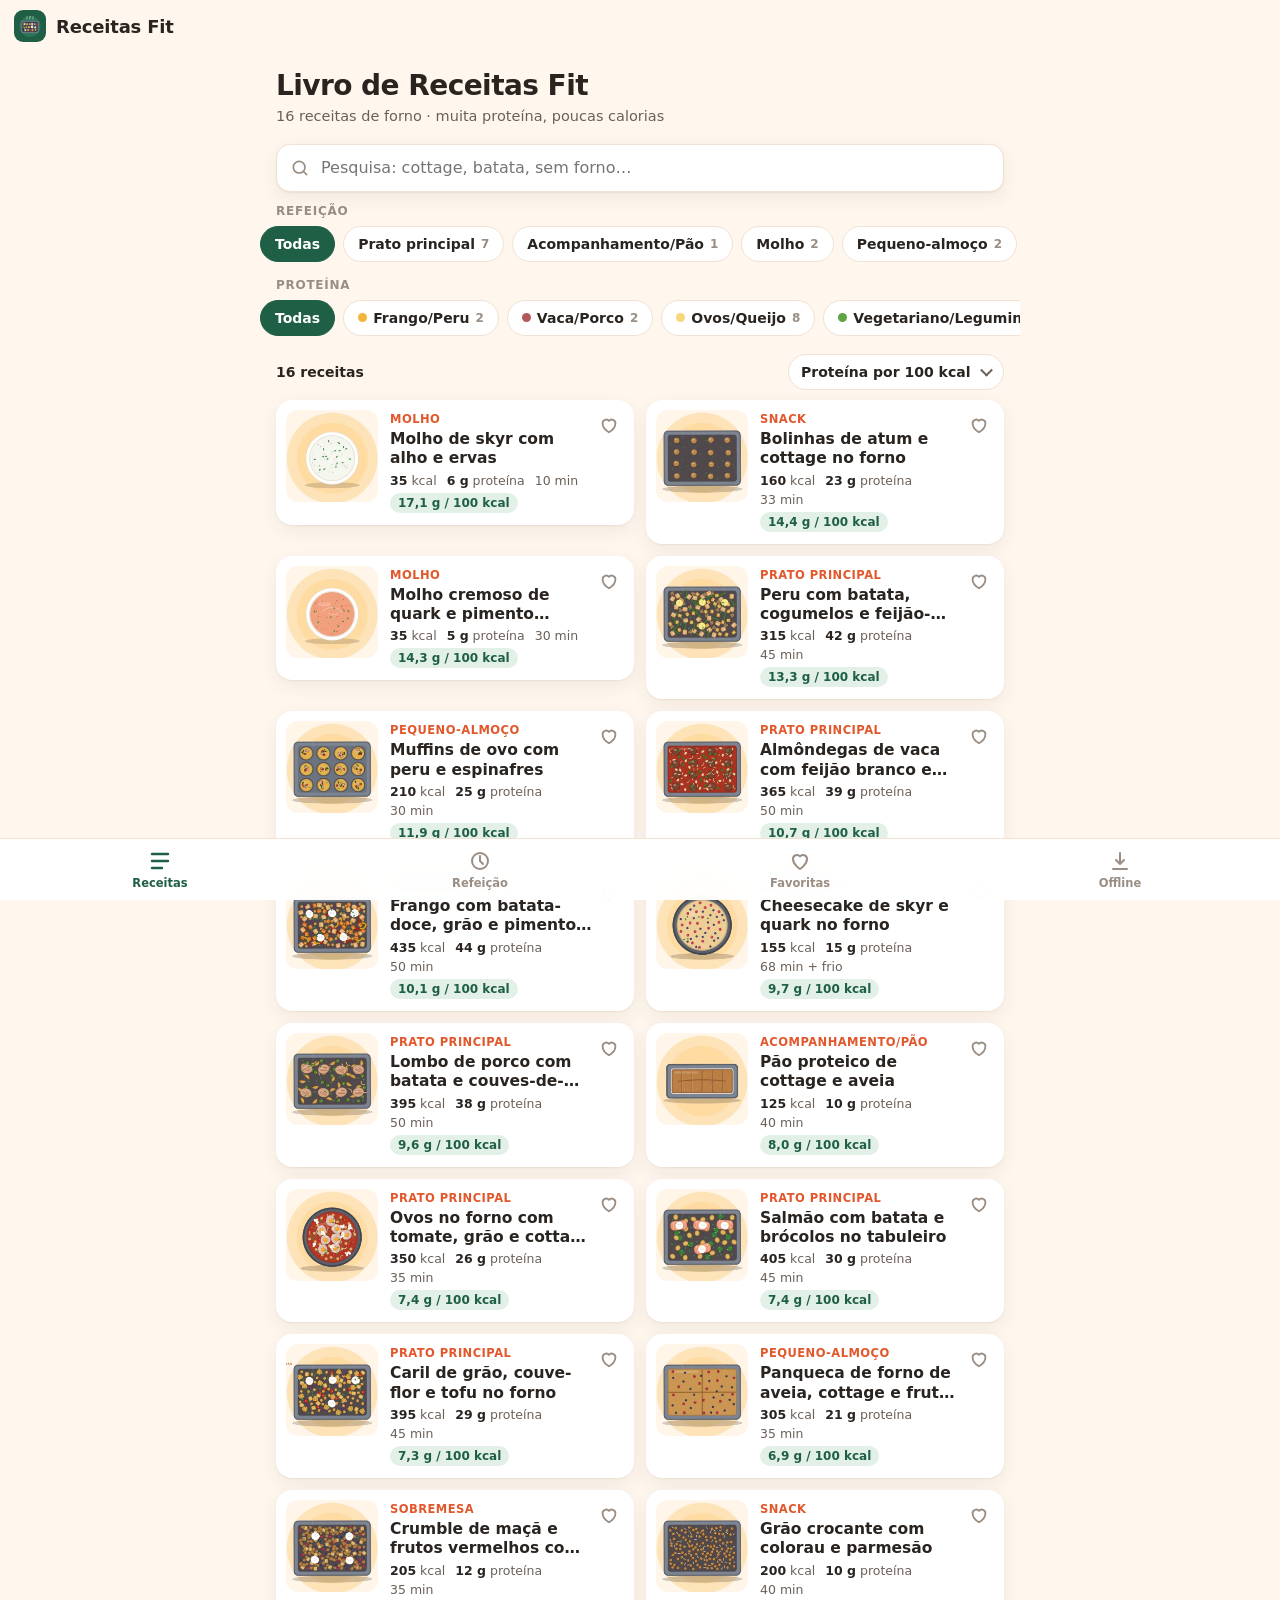
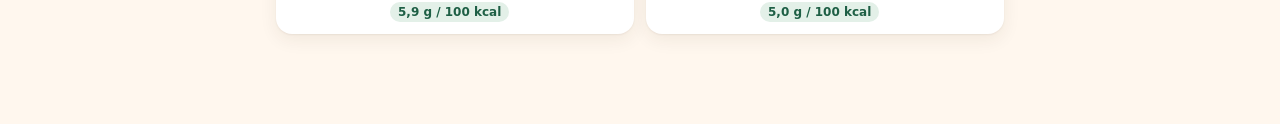
==== index.html @ 105edd83 "Livro de Receitas Fit: PWA com 16 receitas, vídeos, modo cozinha e refeição completa" ====
<!doctype html>
<html lang="pt-PT">
<head>
  <meta charset="utf-8">
  <meta name="viewport" content="width=device-width, initial-scale=1, viewport-fit=cover">
  <title>Livro de Receitas Fit</title>
  <meta name="description" content="Receitas de forno, leves e ricas em proteína, com vídeo passo a passo.">
  <meta name="theme-color" content="#1E5F45">
  <meta name="mobile-web-app-capable" content="yes">
  <meta name="apple-mobile-web-app-capable" content="yes">
  <meta name="apple-mobile-web-app-status-bar-style" content="black-translucent">
  <meta name="apple-mobile-web-app-title" content="Receitas Fit">
  <link rel="manifest" href="manifest.webmanifest">
  <link rel="icon" type="image/png" sizes="32x32" href="icons/favicon-32.png">
  <link rel="icon" type="image/svg+xml" href="icons/icon.svg">
  <link rel="apple-touch-icon" href="icons/apple-touch-icon.png">
  <link rel="stylesheet" href="styles.css">
</head>
<body>
  <a class="skip" href="#main">Saltar para o conteúdo</a>
  <header class="topbar" id="topbar">
    <button class="icon-btn back" id="backBtn" aria-label="Voltar" hidden>
      <svg viewBox="0 0 24 24" aria-hidden="true"><path d="M15 5l-7 7 7 7"/></svg>
    </button>
    <a class="brand" href="#/" aria-label="Início">
      <img src="icons/icon-192.png" alt="" width="32" height="32">
      <span id="topTitle">Receitas Fit</span>
    </a>
    <span class="net" id="netBadge" hidden>Sem internet</span>
  </header>
  <main id="main" tabindex="-1"><div class="loading">A carregar receitas…</div></main>
  <nav class="tabbar" id="tabbar" aria-label="Navegação principal">
    <a href="#/" data-tab="home"><svg viewBox="0 0 24 24" aria-hidden="true"><path d="M4 5h16M4 12h16M4 19h10"/></svg><span>Receitas</span></a>
    <a href="#/refeicao" data-tab="meal"><svg viewBox="0 0 24 24" aria-hidden="true"><circle cx="12" cy="12" r="8"/><path d="M12 7v5l3 3"/></svg><span>Refeição</span></a>
    <a href="#/favoritas" data-tab="fav"><svg viewBox="0 0 24 24" aria-hidden="true"><path d="M12 20s-7-4.4-7-10a4 4 0 0 1 7-2.6A4 4 0 0 1 19 10c0 5.6-7 10-7 10z"/></svg><span>Favoritas</span></a>
    <a href="#/mais" data-tab="more"><svg viewBox="0 0 24 24" aria-hidden="true"><path d="M12 4v11m0 0l-4-4m4 4l4-4M5 20h14"/></svg><span>Offline</span></a>
  </nav>
  <div class="toast" id="toast" role="status" aria-live="polite"></div>
  <script src="app.js" defer></script>
</body>
</html>
---- styles.css ----
:root{
  --bg:#FFF7EE; --card:#FFFFFF; --ink:#2A2420; --ink2:#6B6058; --ink3:#9A8E84;
  --line:#EFE2D3; --green:#1E5F45; --green2:#2A7556; --green-soft:#E3F0E8;
  --orange:#E2572B; --orange-soft:#FDE6DA; --yellow:#F2B53A;
  --r:16px; --r-sm:10px; --shadow:0 1px 2px rgba(60,40,20,.06),0 6px 18px rgba(60,40,20,.07);
  --safe-b:env(safe-area-inset-bottom,0px); --safe-t:env(safe-area-inset-top,0px);
  --tab-h:62px;
  font-family:system-ui,-apple-system,"Segoe UI",Roboto,"Inter","Helvetica Neue",Arial,sans-serif;
  color:var(--ink); background:var(--bg); -webkit-text-size-adjust:100%;
}
*{box-sizing:border-box}
[hidden]{display:none!important}
html,body{margin:0;min-height:100%}
body{background:var(--bg);-webkit-tap-highlight-color:transparent;overscroll-behavior-y:none}
button,input,select{font:inherit;color:inherit}
button{cursor:pointer}
a{color:inherit}
img{display:block;max-width:100%}
svg{width:24px;height:24px;fill:none;stroke:currentColor;stroke-width:2;stroke-linecap:round;stroke-linejoin:round}
.skip{position:absolute;left:-999px;top:0;background:var(--ink);color:#fff;padding:8px 12px;z-index:99}
.skip:focus{left:8px}
:focus-visible{outline:3px solid var(--yellow);outline-offset:2px}

/* Barra de topo */
.topbar{position:sticky;top:0;z-index:20;display:flex;align-items:center;gap:8px;
  padding:calc(10px + var(--safe-t)) 14px 10px;background:rgba(255,247,238,.92);
  backdrop-filter:saturate(1.4) blur(12px);-webkit-backdrop-filter:saturate(1.4) blur(12px);border-bottom:1px solid transparent;transition:border-color .2s}
.topbar.scrolled{border-bottom-color:var(--line)}
.brand{display:flex;align-items:center;gap:10px;text-decoration:none;font-weight:800;font-size:18px;letter-spacing:-.01em;min-width:0}
.brand img{border-radius:9px}
.brand span{white-space:nowrap;overflow:hidden;text-overflow:ellipsis}
.icon-btn{display:inline-grid;place-items:center;width:40px;height:40px;border-radius:50%;border:0;background:transparent;flex:0 0 auto}
.icon-btn:active{background:var(--line)}
.net{margin-left:auto;font-size:12px;font-weight:700;background:var(--ink);color:#fff;padding:4px 10px;border-radius:99px}

main{max-width:760px;margin:0 auto;padding:4px 16px calc(var(--tab-h) + var(--safe-b) + 28px);outline:none}
.loading{padding:60px 0;text-align:center;color:var(--ink2)}

/* Barra de separadores */
.tabbar{position:fixed;left:0;right:0;bottom:0;z-index:30;display:flex;justify-content:space-around;
  height:calc(var(--tab-h) + var(--safe-b));padding-bottom:var(--safe-b);background:rgba(255,255,255,.95);
  backdrop-filter:blur(14px);-webkit-backdrop-filter:blur(14px);border-top:1px solid var(--line)}
.tabbar a{flex:1;display:flex;flex-direction:column;align-items:center;justify-content:center;gap:3px;text-decoration:none;color:var(--ink3);font-size:11.5px;font-weight:600}
.tabbar a.on{color:var(--green)}
.tabbar a.on svg{stroke-width:2.4}
body.cook .tabbar,body.cook .topbar{display:none}

/* Cabeçalho da página inicial */
.hero{padding:14px 0 6px}
.hero h1{margin:0;font-size:28px;line-height:1.1;letter-spacing:-.02em}
.hero p{margin:6px 0 0;color:var(--ink2);font-size:14.5px}
.search{position:relative;margin:14px 0 10px}
.search svg{position:absolute;left:14px;top:50%;transform:translateY(-50%);color:var(--ink3);width:20px;height:20px}
.search input{width:100%;height:48px;border-radius:14px;border:1.5px solid var(--line);background:var(--card);padding:0 44px 0 44px;font-size:16px;box-shadow:var(--shadow);-webkit-appearance:none;appearance:none}
.search input:focus{border-color:var(--green);outline:none}
.search .clear-q{position:absolute;right:6px;top:50%;transform:translateY(-50%);width:36px;height:36px;border:0;background:transparent;border-radius:50%;color:var(--ink3)}
.search .clear-q svg{position:static;transform:none}

.filter-label{font-size:12px;font-weight:700;text-transform:uppercase;letter-spacing:.06em;color:var(--ink3);margin:12px 0 6px}
.chips{display:flex;gap:8px;overflow-x:auto;scrollbar-width:none;margin:0 -16px;padding:2px 16px 4px;scroll-snap-type:x proximity}
.chips::-webkit-scrollbar{display:none}
.chip{flex:0 0 auto;display:inline-flex;align-items:center;gap:6px;height:36px;padding:0 14px;border-radius:99px;border:1.5px solid var(--line);background:var(--card);font-size:14px;font-weight:600;white-space:nowrap;scroll-snap-align:start;transition:background .15s,border-color .15s,color .15s}
.chip .n{font-size:12px;color:var(--ink3);font-weight:700}
.chip[aria-pressed="true"]{background:var(--green);border-color:var(--green);color:#fff}
.chip[aria-pressed="true"] .n{color:rgba(255,255,255,.75)}
.chip:disabled{opacity:.45;cursor:default}
.chip .dot{width:9px;height:9px;border-radius:50%}

.toolbar{display:flex;align-items:center;justify-content:space-between;gap:10px;margin:14px 0 10px}
.count{font-size:14px;color:var(--ink2)}
.count b{color:var(--ink)}
.select{position:relative}
.select select{height:36px;border-radius:99px;border:1.5px solid var(--line);background:var(--card);padding:0 32px 0 12px;font-size:14px;font-weight:600;-webkit-appearance:none;appearance:none}
.select::after{content:"";position:absolute;right:13px;top:50%;width:7px;height:7px;border-right:2px solid var(--ink2);border-bottom:2px solid var(--ink2);transform:translateY(-70%) rotate(45deg);pointer-events:none}
.link-btn{border:0;background:none;color:var(--orange);font-weight:700;font-size:14px;padding:6px 0}

/* Cartões */
.grid{display:grid;grid-template-columns:1fr;gap:12px}
@media (min-width:560px){.grid{grid-template-columns:1fr 1fr}}
.card{position:relative;display:flex;gap:12px;align-items:stretch;background:var(--card);border-radius:var(--r);box-shadow:var(--shadow);text-decoration:none;overflow:hidden;padding:10px;transition:transform .12s}
.card:active{transform:scale(.985)}
.card .thumb{flex:0 0 92px;height:92px;border-radius:12px;background:#FCE9D3 center/cover no-repeat;overflow:hidden}
.card .thumb img{width:100%;height:100%;object-fit:cover}
.card .body{flex:1;min-width:0;display:flex;flex-direction:column;gap:4px;padding:2px 30px 2px 0}
.card .kicker{font-size:11.5px;font-weight:700;letter-spacing:.04em;text-transform:uppercase;color:var(--orange)}
.card h3{margin:0;font-size:15.5px;line-height:1.25;font-weight:700;display:-webkit-box;-webkit-line-clamp:2;-webkit-box-orient:vertical;overflow:hidden}
.card .meta{margin-top:auto;display:flex;flex-wrap:wrap;gap:4px 10px;font-size:12.5px;color:var(--ink2)}
.card .meta b{color:var(--ink);font-weight:700}
.badge{display:inline-flex;align-items:center;gap:4px;font-size:12px;font-weight:700;padding:3px 8px;border-radius:99px;background:var(--green-soft);color:var(--green)}
.fav-btn{position:absolute;top:6px;right:6px;width:38px;height:38px;border-radius:50%;border:0;background:transparent;display:grid;place-items:center;color:var(--ink3)}
.fav-btn svg{width:22px;height:22px}
.fav-btn[aria-pressed="true"]{color:var(--orange)}
.fav-btn[aria-pressed="true"] svg{fill:currentColor}
.saved-dot{display:inline-flex;align-items:center;gap:3px;color:var(--green);font-weight:700}
.saved-dot svg{width:14px;height:14px}
.empty{background:var(--card);border-radius:var(--r);padding:28px 20px;text-align:center;color:var(--ink2);box-shadow:var(--shadow)}
.empty h3{margin:0 0 6px;color:var(--ink)}

/* Detalhe da receita */
.video-wrap{position:relative;margin:4px -16px 0;background:#F6E9DA;aspect-ratio:16/9;overflow:hidden}
@media (min-width:600px){.video-wrap{margin:4px 0 0;border-radius:var(--r)}}
.video-wrap video{width:100%;height:100%;display:block;background:#F6E9DA}
.video-wrap .play{position:absolute;inset:0;display:flex;align-items:flex-end;justify-content:flex-end;border:0;background:transparent;padding:12px}
.video-wrap .play span{font-size:14px!important;padding:10px 16px 10px 12px!important}
.video-wrap .play img{position:absolute;inset:0;width:100%;height:100%;object-fit:cover}
.video-wrap .play span{position:relative;display:flex;align-items:center;gap:8px;background:rgba(30,95,69,.92);color:#fff;font-weight:700;font-size:15px;padding:12px 18px 12px 14px;border-radius:99px;box-shadow:0 6px 20px rgba(0,0,0,.2)}
.video-wrap .play span svg{fill:#fff;stroke:none}
.r-head{padding:16px 0 4px}
.r-head .kicker{font-size:12px;font-weight:700;letter-spacing:.05em;text-transform:uppercase;color:var(--orange)}
.r-head h1{margin:6px 0 10px;font-size:25px;line-height:1.15;letter-spacing:-.015em}
.facts{display:flex;flex-wrap:wrap;gap:6px}
.fact{display:inline-flex;align-items:center;gap:5px;font-size:13px;font-weight:600;padding:6px 10px;border-radius:99px;background:var(--card);border:1px solid var(--line)}
.fact svg{width:15px;height:15px;color:var(--ink2)}
.actions{display:grid;grid-template-columns:1fr 1fr;gap:8px;margin:14px 0 4px}
.btn{display:inline-flex;align-items:center;justify-content:center;gap:8px;min-height:46px;padding:0 16px;border-radius:14px;border:1.5px solid var(--line);background:var(--card);font-weight:700;font-size:14.5px;text-decoration:none;color:var(--ink)}
.btn svg{width:20px;height:20px}
.btn.primary{background:var(--green);border-color:var(--green);color:#fff}
.btn.accent{background:var(--orange);border-color:var(--orange);color:#fff}
.btn.full{grid-column:1/-1;width:100%}
.btn:disabled{opacity:.55}
.btn[aria-pressed="true"]{border-color:var(--orange);color:var(--orange)}
.btn[aria-pressed="true"] svg{fill:currentColor}
.sec{margin-top:22px}
.sec>h2{font-size:19px;margin:0 0 10px;letter-spacing:-.01em;display:flex;align-items:center;justify-content:space-between;gap:10px}
.sec>h2 small{font-size:12.5px;font-weight:600;color:var(--ink3)}
.panel{background:var(--card);border-radius:var(--r);box-shadow:var(--shadow);padding:14px}
.macros{display:grid;grid-template-columns:repeat(4,1fr);gap:8px}
.macro{background:var(--card);border-radius:14px;box-shadow:var(--shadow);padding:12px 6px;text-align:center}
.macro b{display:block;font-size:22px;letter-spacing:-.02em}
.macro span{font-size:12px;color:var(--ink2)}
.macro i{display:block;height:4px;border-radius:4px;margin:8px 10px 0;background:var(--line);overflow:hidden;font-style:normal}
.macro i::after{content:"";display:block;height:100%;width:var(--w);background:var(--c)}
.note{font-size:12.5px;color:var(--ink3);margin:8px 2px 0}
.stepper{display:flex;align-items:center;gap:10px;margin-bottom:10px}
.stepper button{width:40px;height:40px;border-radius:50%;border:1.5px solid var(--line);background:var(--card);font-size:20px;font-weight:700;display:grid;place-items:center}
.stepper output{min-width:92px;text-align:center;font-weight:800;font-size:16px}
.stepper .reset{margin-left:auto}
.ing{list-style:none;margin:0;padding:0}
.ing li{display:flex;gap:12px;align-items:flex-start;padding:11px 2px;border-top:1px solid var(--line);font-size:15.5px;line-height:1.35;cursor:pointer}
.ing li:first-child{border-top:0}
.ing li .box{flex:0 0 22px;height:22px;border-radius:7px;border:2px solid #D9CBBB;display:grid;place-items:center;margin-top:-1px}
.ing li .box svg{width:14px;height:14px;stroke:#fff;stroke-width:3;opacity:0}
.ing li.done{color:var(--ink3);text-decoration:line-through}
.ing li.done .box{background:var(--green);border-color:var(--green)}
.ing li.done .box svg{opacity:1}
.ing li.free{cursor:default;color:var(--ink2);font-style:italic}
.ing li.free .box{border-style:dashed}
.steps{list-style:none;margin:0;padding:0;counter-reset:s}
.steps li{position:relative;padding:0 0 18px 48px;counter-increment:s}
.steps li::before{content:counter(s);position:absolute;left:0;top:-2px;width:32px;height:32px;border-radius:50%;background:var(--orange);color:#fff;font-weight:800;display:grid;place-items:center;font-size:15px}
.steps li::after{content:"";position:absolute;left:15px;top:34px;bottom:4px;width:2px;background:var(--line)}
.steps li:last-child::after{display:none}
.steps b{display:block;font-size:16px;margin-bottom:2px}
.steps p{margin:0;color:var(--ink2);line-height:1.45;font-size:15px}
.tip{display:flex;gap:10px;background:#FFF1C9;border-radius:var(--r);padding:12px 14px;font-size:14.5px;line-height:1.45}
.tip b{color:#8A5A00}
.list{background:var(--card);border-radius:var(--r);box-shadow:var(--shadow);overflow:hidden}
.row{display:flex;align-items:center;gap:12px;padding:10px 12px;text-decoration:none;border-top:1px solid var(--line)}
.row:first-child{border-top:0}
.row img{width:52px;height:52px;border-radius:10px;object-fit:cover;background:#FCE9D3;flex:0 0 auto}
.row .t{flex:1;min-width:0}
.row .t b{display:block;font-size:14.5px;line-height:1.25}
.row .t span{font-size:12.5px;color:var(--ink2)}
.row .role{font-size:11px;font-weight:800;text-transform:uppercase;letter-spacing:.05em;color:var(--orange);display:block;margin-bottom:2px}
.row .chev{color:var(--ink3);width:18px;height:18px;flex:0 0 auto}
.bul{margin:0;padding-left:20px;line-height:1.5;font-size:15px;color:var(--ink2)}
.bul li{margin:4px 0}
details.panel summary{cursor:pointer;font-weight:700;list-style:none;display:flex;justify-content:space-between;align-items:center}
details.panel summary::-webkit-details-marker{display:none}
details.panel summary::after{content:"+";font-size:20px;color:var(--ink3)}
details[open].panel summary::after{content:"–"}
table{width:100%;border-collapse:collapse;font-size:14px;margin-top:10px}
th,td{text-align:left;padding:7px 4px;border-top:1px solid var(--line)}
td.n,th.n{text-align:right;white-space:nowrap}
tr.tot td{font-weight:800}
.tags{display:flex;flex-wrap:wrap;gap:6px;margin-top:10px}
.tag{font-size:12.5px;padding:4px 10px;border-radius:99px;background:var(--orange-soft);color:#9A3A16;font-weight:600;text-decoration:none}

/* Refeição completa */
.seg{display:flex;background:#F1E5D7;border-radius:14px;padding:4px;gap:4px}
.seg button{flex:1;border:0;background:transparent;border-radius:11px;min-height:40px;padding:0 4px;font-weight:700;font-size:13.5px;white-space:nowrap;color:var(--ink2)}
.seg button[aria-pressed="true"]{background:var(--card);color:var(--ink);box-shadow:var(--shadow)}
.form{display:grid;grid-template-columns:1fr 1fr;gap:10px;margin-top:12px}
.field label{display:block;font-size:12px;font-weight:700;color:var(--ink3);text-transform:uppercase;letter-spacing:.05em;margin-bottom:5px}
.field .select select{width:100%;height:44px;border-radius:12px}
.field.full{grid-column:1/-1}
.toggle{display:flex;align-items:center;justify-content:space-between;gap:12px;grid-column:1/-1;background:var(--card);border-radius:12px;padding:10px 12px;border:1.5px solid var(--line);font-weight:600;font-size:14.5px}
.switch{position:relative;width:48px;height:28px;flex:0 0 auto}
.switch input{position:absolute;opacity:0;inset:0;margin:0;cursor:pointer}
.switch span{position:absolute;inset:0;background:#D9CBBB;border-radius:99px;transition:.2s;pointer-events:none}
.switch span::after{content:"";position:absolute;left:3px;top:3px;width:22px;height:22px;border-radius:50%;background:#fff;transition:.2s;box-shadow:0 1px 3px rgba(0,0,0,.2)}
.switch input:checked+span{background:var(--green)}
.switch input:checked+span::after{transform:translateX(20px)}
.totals{display:grid;grid-template-columns:repeat(4,1fr);gap:8px;margin-top:12px}
.totals .macro.warn b{color:var(--orange)}
.sug-head{display:flex;justify-content:space-between;align-items:center;gap:10px;margin:18px 0 10px}
.sug-head h2{margin:0;font-size:19px}
.small{font-size:13px;color:var(--ink2);line-height:1.45}

/* Offline */
.progress{height:8px;border-radius:8px;background:var(--line);overflow:hidden;margin-top:10px}
.progress i{display:block;height:100%;width:0;background:var(--green);transition:width .2s}
.kv{display:flex;justify-content:space-between;gap:10px;padding:8px 0;border-top:1px solid var(--line);font-size:14.5px}
.kv:first-child{border-top:0}
.kv span{color:var(--ink2)}

/* Modo cozinha */
.cook-view{position:fixed;inset:0;z-index:50;background:#163F30;color:#FFF7EE;display:flex;flex-direction:column;padding:calc(12px + var(--safe-t)) 18px calc(16px + var(--safe-b))}
.cook-top{display:flex;align-items:center;gap:10px}
.cook-top .icon-btn{color:#FFF7EE;background:rgba(255,255,255,.1)}
.cook-top .ttl{flex:1;min-width:0;font-weight:700;font-size:14px;opacity:.85;white-space:nowrap;overflow:hidden;text-overflow:ellipsis}
.cook-top .wl{font-size:11.5px;font-weight:700;padding:4px 9px;border-radius:99px;background:rgba(255,255,255,.12)}
.cook-dots{display:flex;gap:5px;margin:16px 0 0}
.cook-dots i{flex:1;height:5px;border-radius:5px;background:rgba(255,255,255,.18)}
.cook-dots i.on{background:var(--yellow)}
.cook-body{flex:1;display:flex;flex-direction:column;justify-content:center;gap:16px;overflow:auto;padding:20px 0}
.cook-body .num{font-size:15px;font-weight:800;color:var(--yellow);letter-spacing:.08em;text-transform:uppercase}
.cook-body h2{margin:0;font-size:clamp(30px,8.5vw,52px);line-height:1.08;letter-spacing:-.02em}
.cook-body p{margin:0;font-size:clamp(20px,5.6vw,30px);line-height:1.38;opacity:.92}
.cook-body .ingr{font-size:17px;line-height:1.5;opacity:.9;margin:0;padding-left:20px}
.timer{display:flex;align-items:center;gap:12px;flex-wrap:wrap}
.timer .btn{background:rgba(255,255,255,.12);border-color:transparent;color:#fff}
.timer .clock{font-size:40px;font-weight:800;font-variant-numeric:tabular-nums}
.timer.ring .clock{color:var(--yellow);animation:blink 1s infinite}
@keyframes blink{50%{opacity:.3}}
.cook-nav{display:grid;grid-template-columns:1fr 1.6fr;gap:10px}
.cook-nav .btn{min-height:60px;font-size:17px;border-radius:18px;background:rgba(255,255,255,.12);border-color:transparent;color:#fff}
.cook-nav .btn.next{background:var(--yellow);color:#2A2420}

.toast{position:fixed;left:50%;bottom:calc(var(--tab-h) + var(--safe-b) + 14px);transform:translate(-50%,20px);opacity:0;pointer-events:none;background:var(--ink);color:#fff;padding:11px 16px;border-radius:12px;font-size:14px;font-weight:600;transition:.25s;z-index:60;max-width:calc(100% - 32px);text-align:center}
.toast.show{opacity:1;transform:translate(-50%,0)}
.view-enter{animation:enter .22s ease-out}
@keyframes enter{from{opacity:0;transform:translateY(6px)}to{opacity:1;transform:none}}
@media (prefers-reduced-motion:reduce){*{animation:none!important;transition:none!important}}
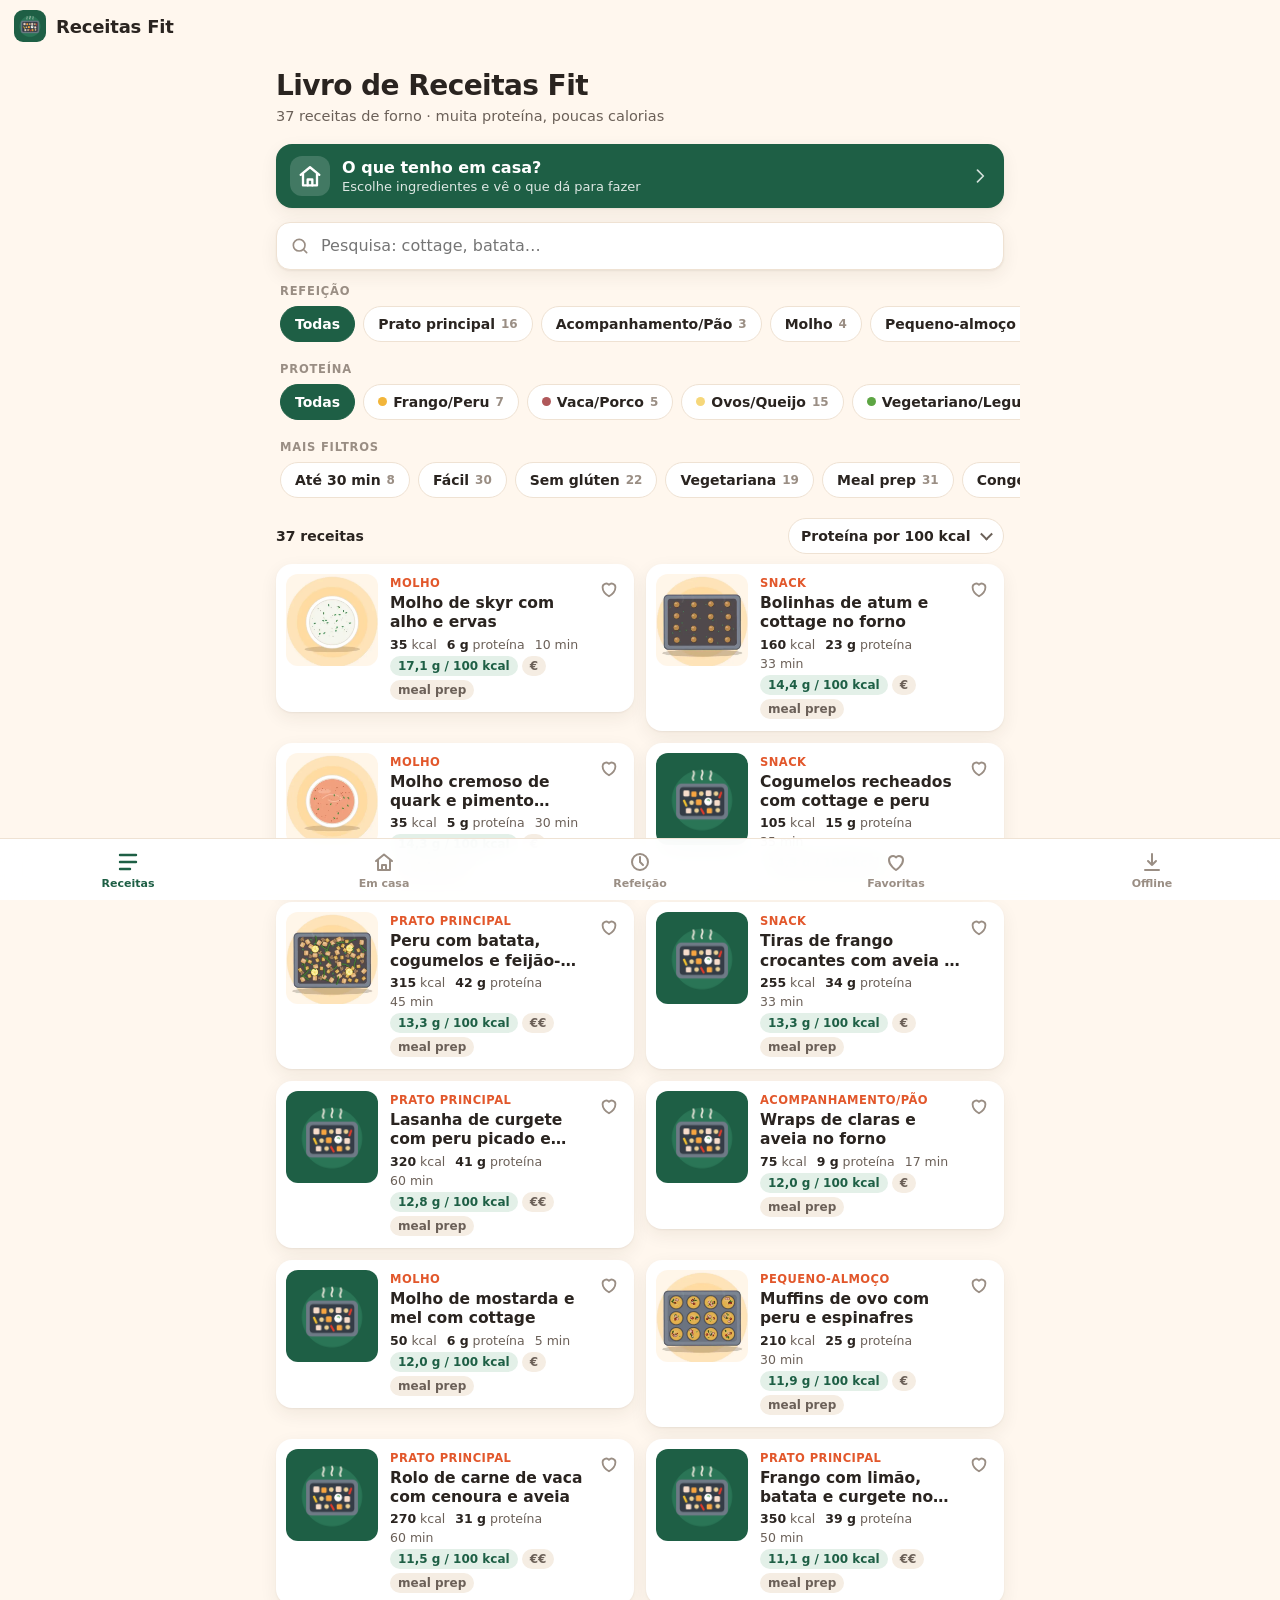
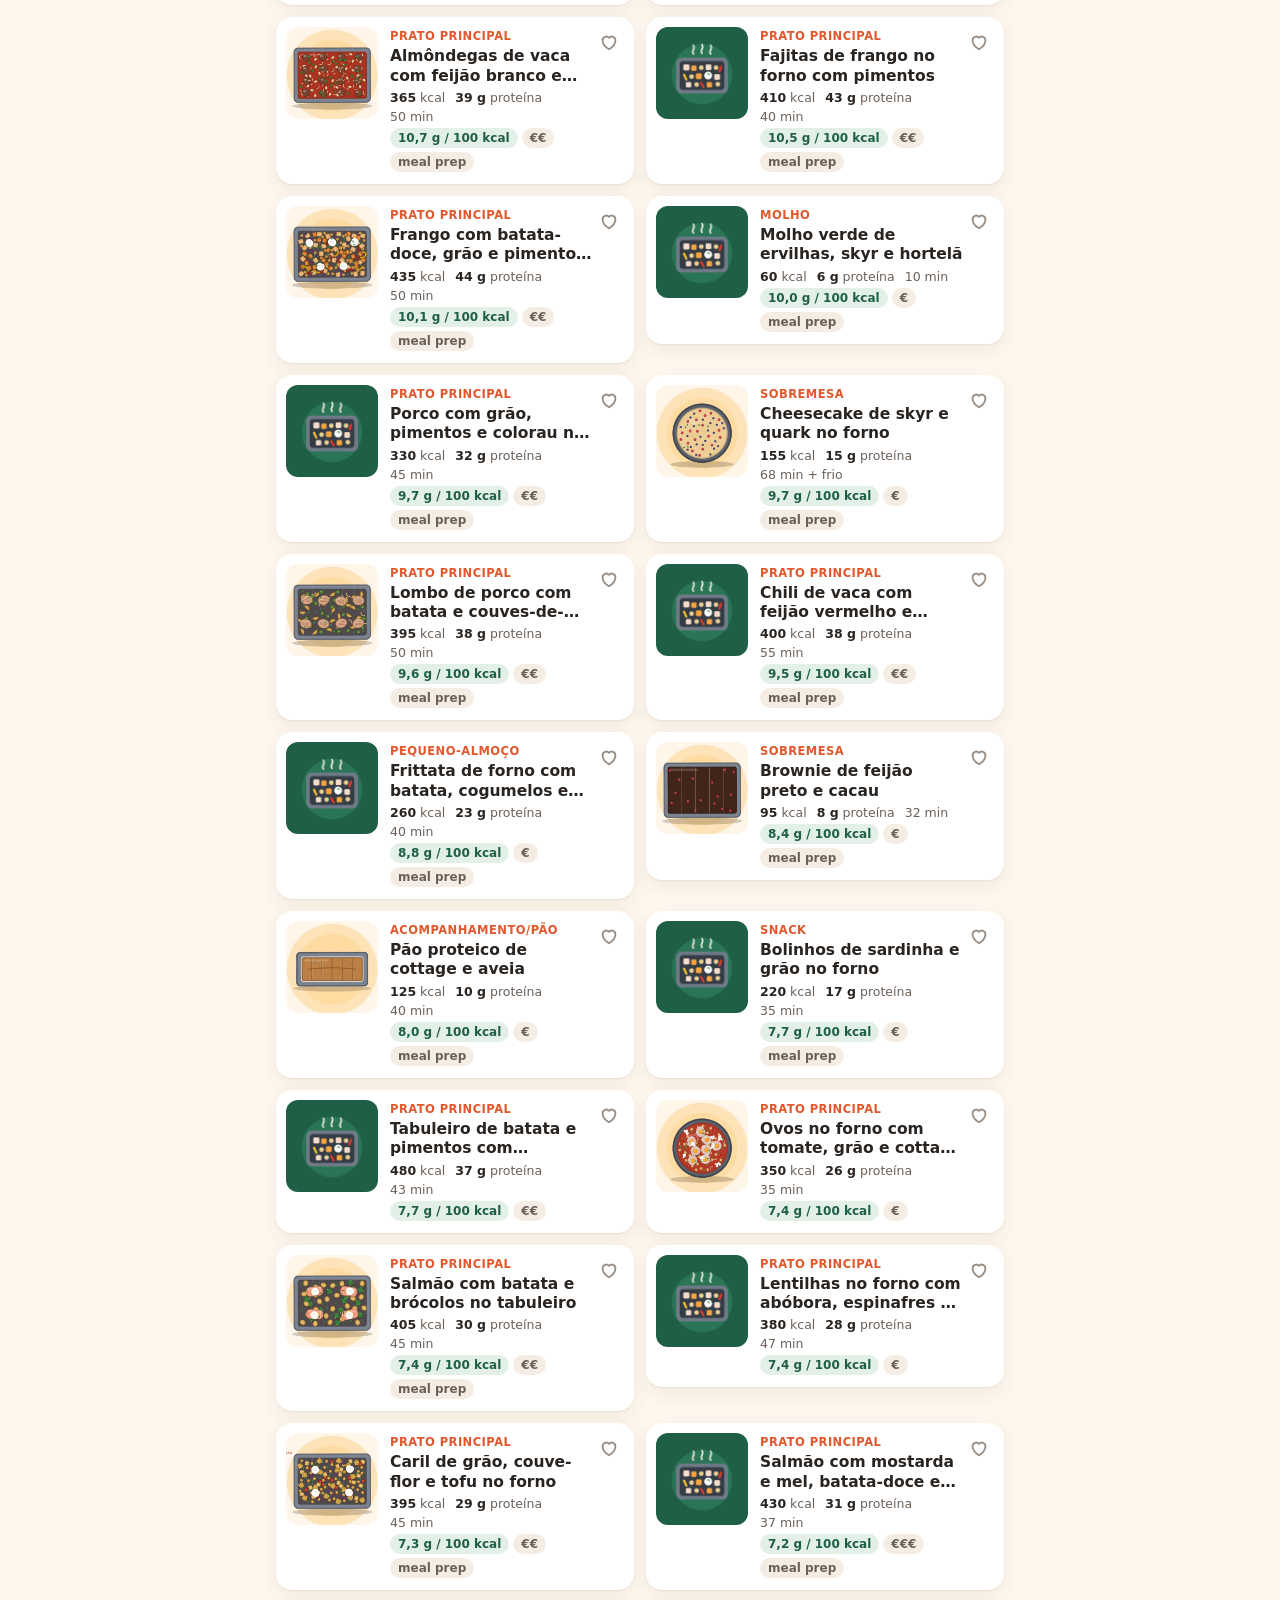
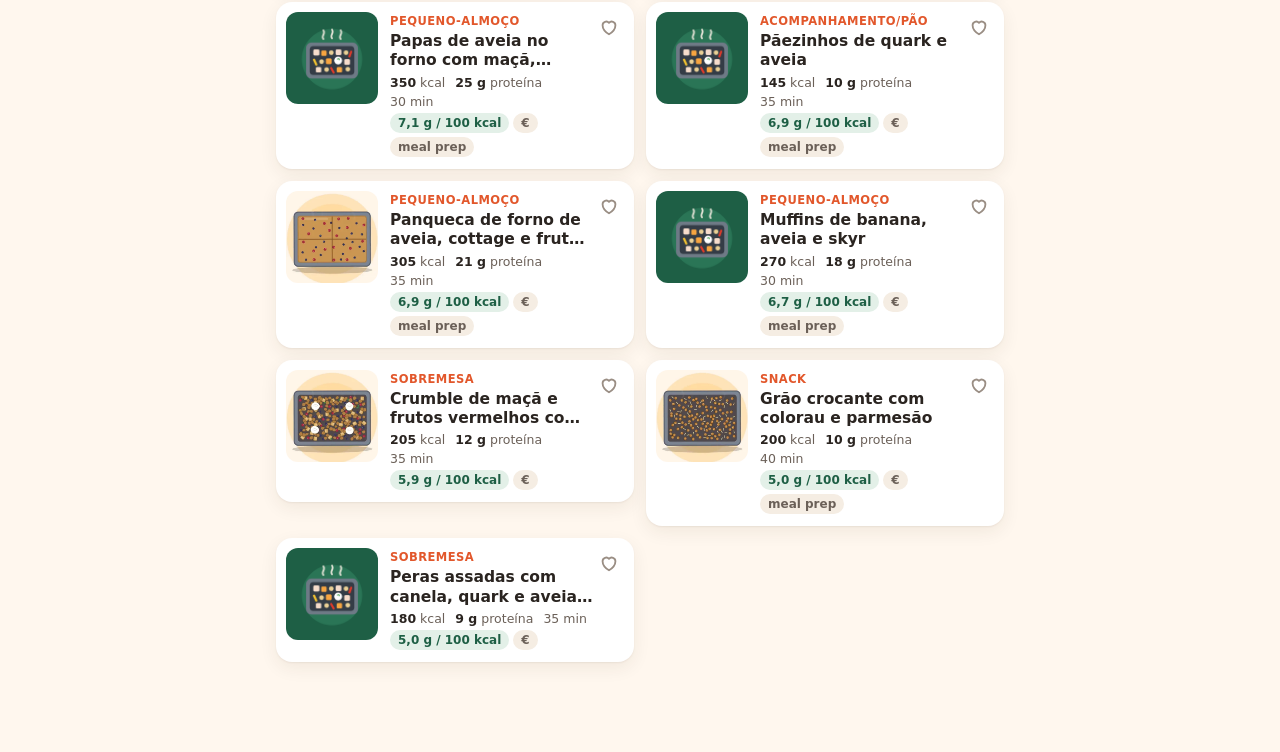
==== commit f55ac593: "Fase 2: 21 receitas novas, 'O que tenho em casa', filtros extra, narração e música (vídeos em curso)" ====
--- a/index.html
+++ b/index.html
@@ -31,6 +31,7 @@
   <main id="main" tabindex="-1"><div class="loading">A carregar receitas…</div></main>
   <nav class="tabbar" id="tabbar" aria-label="Navegação principal">
     <a href="#/" data-tab="home"><svg viewBox="0 0 24 24" aria-hidden="true"><path d="M4 5h16M4 12h16M4 19h10"/></svg><span>Receitas</span></a>
+    <a href="#/casa" data-tab="casa"><svg viewBox="0 0 24 24" aria-hidden="true"><path d="M4 11l8-6.5 8 6.5M6 9.5V20h12V9.5"/><path d="M10 20v-5h4v5"/></svg><span>Em casa</span></a>
     <a href="#/refeicao" data-tab="meal"><svg viewBox="0 0 24 24" aria-hidden="true"><circle cx="12" cy="12" r="8"/><path d="M12 7v5l3 3"/></svg><span>Refeição</span></a>
     <a href="#/favoritas" data-tab="fav"><svg viewBox="0 0 24 24" aria-hidden="true"><path d="M12 20s-7-4.4-7-10a4 4 0 0 1 7-2.6A4 4 0 0 1 19 10c0 5.6-7 10-7 10z"/></svg><span>Favoritas</span></a>
     <a href="#/mais" data-tab="more"><svg viewBox="0 0 24 24" aria-hidden="true"><path d="M12 4v11m0 0l-4-4m4 4l4-4M5 20h14"/></svg><span>Offline</span></a>
--- a/styles.css
+++ b/styles.css
@@ -40,7 +40,7 @@
 .tabbar{position:fixed;left:0;right:0;bottom:0;z-index:30;display:flex;justify-content:space-around;
   height:calc(var(--tab-h) + var(--safe-b));padding-bottom:var(--safe-b);background:rgba(255,255,255,.95);
   backdrop-filter:blur(14px);-webkit-backdrop-filter:blur(14px);border-top:1px solid var(--line)}
-.tabbar a{flex:1;display:flex;flex-direction:column;align-items:center;justify-content:center;gap:3px;text-decoration:none;color:var(--ink3);font-size:11.5px;font-weight:600}
+.tabbar a{flex:1;min-width:0;display:flex;flex-direction:column;align-items:center;justify-content:center;gap:3px;text-decoration:none;color:var(--ink3);font-size:11px;font-weight:600;white-space:nowrap}
 .tabbar a.on{color:var(--green)}
 .tabbar a.on svg{stroke-width:2.4}
 body.cook .tabbar,body.cook .topbar{display:none}
@@ -56,8 +56,13 @@
 .search .clear-q{position:absolute;right:6px;top:50%;transform:translateY(-50%);width:36px;height:36px;border:0;background:transparent;border-radius:50%;color:var(--ink3)}
 .search .clear-q svg{position:static;transform:none}
 
-.filter-label{font-size:12px;font-weight:700;text-transform:uppercase;letter-spacing:.06em;color:var(--ink3);margin:12px 0 6px}
-.chips{display:flex;gap:8px;overflow-x:auto;scrollbar-width:none;margin:0 -16px;padding:2px 16px 4px;scroll-snap-type:x proximity}
+.filter-label{font-size:11.5px;font-weight:800;text-transform:uppercase;letter-spacing:.07em;color:var(--ink3);margin:14px 0 4px 4px}
+.chips{display:flex;gap:8px;overflow-x:auto;overscroll-behavior-x:contain;scrollbar-width:none;margin:0 -16px;padding:4px 20px 6px;scroll-padding-inline:20px;scroll-snap-type:x proximity;-webkit-overflow-scrolling:touch}
+.chips::after{content:"";flex:0 0 12px}
+.chips.wrap{flex-wrap:wrap;overflow:visible;margin:0;padding:2px 0 4px;scroll-snap-type:none}
+.chips.wrap::after{display:none}
+.chips.wrap .chip{height:38px}
+.chip svg{width:16px;height:16px;stroke-width:2.6;margin-left:-4px}
 .chips::-webkit-scrollbar{display:none}
 .chip{flex:0 0 auto;display:inline-flex;align-items:center;gap:6px;height:36px;padding:0 14px;border-radius:99px;border:1.5px solid var(--line);background:var(--card);font-size:14px;font-weight:600;white-space:nowrap;scroll-snap-align:start;transition:background .15s,border-color .15s,color .15s}
 .chip .n{font-size:12px;color:var(--ink3);font-weight:700}
@@ -124,7 +129,7 @@
 .sec>h2{font-size:19px;margin:0 0 10px;letter-spacing:-.01em;display:flex;align-items:center;justify-content:space-between;gap:10px}
 .sec>h2 small{font-size:12.5px;font-weight:600;color:var(--ink3)}
 .panel{background:var(--card);border-radius:var(--r);box-shadow:var(--shadow);padding:14px}
-.macros{display:grid;grid-template-columns:repeat(4,1fr);gap:8px}
+.macros{display:grid;grid-template-columns:repeat(auto-fit,minmax(60px,1fr));gap:8px}
 .macro{background:var(--card);border-radius:14px;box-shadow:var(--shadow);padding:12px 6px;text-align:center}
 .macro b{display:block;font-size:22px;letter-spacing:-.02em}
 .macro span{font-size:12px;color:var(--ink2)}
@@ -232,3 +237,27 @@
 .view-enter{animation:enter .22s ease-out}
 @keyframes enter{from{opacity:0;transform:translateY(6px)}to{opacity:1;transform:none}}
 @media (prefers-reduced-motion:reduce){*{animation:none!important;transition:none!important}}
+
+/* Fase 2: selos, informação, "O que tenho em casa" */
+.badges{display:flex;flex-wrap:wrap;gap:4px}
+.badge.soft{background:#F5EDE3;color:var(--ink2);font-weight:700}
+.casa-cta{display:flex;align-items:center;gap:12px;margin:14px 0 0;padding:12px 14px;border-radius:var(--r);background:var(--green);color:#fff;text-decoration:none;box-shadow:var(--shadow)}
+.casa-cta>svg:first-child{flex:0 0 auto;width:28px;height:28px;padding:6px;box-sizing:content-box;border-radius:12px;background:rgba(255,255,255,.16)}
+.casa-cta span{flex:1;min-width:0;display:flex;flex-direction:column;gap:2px}
+.casa-cta b{font-size:16px}
+.casa-cta small{font-size:13px;opacity:.85}
+.casa-cta .chev{width:20px;height:20px;opacity:.8}
+.info{display:flex;flex-direction:column;gap:12px}
+.info-row{display:flex;gap:12px;align-items:flex-start}
+.info-row .ico{font-size:18px;line-height:1.3}
+.info-row b{display:block;font-size:13px;color:var(--ink2);font-weight:700}
+.info-row span{font-size:14.5px}
+.casa-pantry{margin:4px 0 0;background:var(--card);border-radius:var(--r);box-shadow:var(--shadow);padding:12px 14px;flex-wrap:wrap}
+.casa-pantry small{display:block;flex-basis:100%;order:3;font-size:12.5px;color:var(--ink3);font-weight:500;margin-top:2px}
+.casa-bar{display:flex;align-items:center;justify-content:space-between;margin:14px 2px 0;font-size:14px;color:var(--ink2);min-height:32px}
+.casa-bar b{color:var(--ink)}
+.casa-group{margin-top:4px}
+.casa-h{font-size:18px;margin:18px 0 10px;display:flex;align-items:center;gap:8px}
+.casa-h small{font-size:12px;font-weight:800;color:var(--green);background:var(--green-soft);border-radius:99px;padding:2px 8px}
+.row .t .miss{display:block;color:var(--orange);font-weight:700;font-size:12.5px;margin-top:2px}
+.row .t .subn{display:block;color:var(--green2);font-weight:600;font-size:12.5px;margin-top:2px}
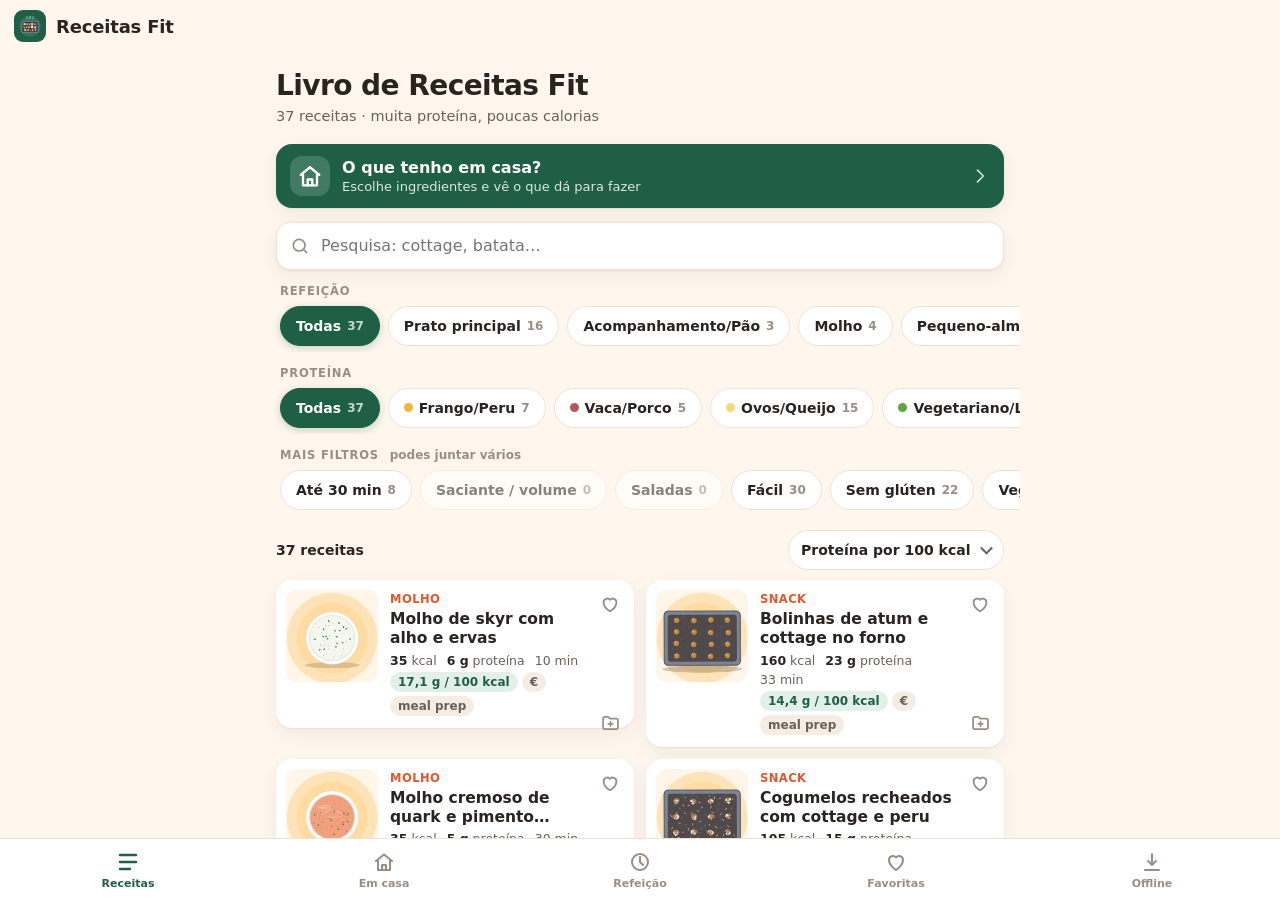
==== commit 094ac254: "Correções: filtros previsíveis (ouvinte duplicado, escolha única por grupo, estado no endereço), Em " ====
--- a/index.html
+++ b/index.html
@@ -6,6 +6,7 @@
   <title>Livro de Receitas Fit</title>
   <meta name="description" content="Receitas de forno, leves e ricas em proteína, com vídeo passo a passo.">
   <meta name="theme-color" content="#1E5F45">
+  <meta name="color-scheme" content="light dark">
   <meta name="mobile-web-app-capable" content="yes">
   <meta name="apple-mobile-web-app-capable" content="yes">
   <meta name="apple-mobile-web-app-status-bar-style" content="black-translucent">
--- a/styles.css
+++ b/styles.css
@@ -10,8 +10,10 @@
 }
 *{box-sizing:border-box}
 [hidden]{display:none!important}
-html,body{margin:0;min-height:100%}
-body{background:var(--bg);-webkit-tap-highlight-color:transparent;overscroll-behavior-y:none}
+/* Estrutura em "casca de app": o body não faz scroll (nem o efeito elástico do iOS), só o <main>.
+   Assim a barra de baixo é um elemento normal no fundo da coluna e nunca é arrastada. */
+html{height:100%;overflow:hidden;background:var(--bg)}
+body{position:fixed;inset:0;margin:0;display:flex;flex-direction:column;height:100vh;height:100dvh;overflow:hidden;background:var(--bg);-webkit-tap-highlight-color:transparent;overscroll-behavior:none}
 button,input,select{font:inherit;color:inherit}
 button{cursor:pointer}
 a{color:inherit}
@@ -22,7 +24,7 @@
 :focus-visible{outline:3px solid var(--yellow);outline-offset:2px}
 
 /* Barra de topo */
-.topbar{position:sticky;top:0;z-index:20;display:flex;align-items:center;gap:8px;
+.topbar{position:relative;flex:none;z-index:20;display:flex;align-items:center;gap:8px;
   padding:calc(10px + var(--safe-t)) 14px 10px;background:rgba(255,247,238,.92);
   backdrop-filter:saturate(1.4) blur(12px);-webkit-backdrop-filter:saturate(1.4) blur(12px);border-bottom:1px solid transparent;transition:border-color .2s}
 .topbar.scrolled{border-bottom-color:var(--line)}
@@ -33,11 +35,11 @@
 .icon-btn:active{background:var(--line)}
 .net{margin-left:auto;font-size:12px;font-weight:700;background:var(--ink);color:#fff;padding:4px 10px;border-radius:99px}
 
-main{max-width:760px;margin:0 auto;padding:4px 16px calc(var(--tab-h) + var(--safe-b) + 28px);outline:none}
+main{flex:1 1 auto;min-height:0;overflow-y:auto;overflow-x:hidden;-webkit-overflow-scrolling:touch;overscroll-behavior-y:contain;padding:4px max(16px,calc((100% - 728px)/2)) 32px;outline:none}
 .loading{padding:60px 0;text-align:center;color:var(--ink2)}
 
 /* Barra de separadores */
-.tabbar{position:fixed;left:0;right:0;bottom:0;z-index:30;display:flex;justify-content:space-around;
+.tabbar{position:relative;flex:none;z-index:30;display:flex;justify-content:space-around;
   height:calc(var(--tab-h) + var(--safe-b));padding-bottom:var(--safe-b);background:rgba(255,255,255,.95);
   backdrop-filter:blur(14px);-webkit-backdrop-filter:blur(14px);border-top:1px solid var(--line)}
 .tabbar a{flex:1;min-width:0;display:flex;flex-direction:column;align-items:center;justify-content:center;gap:3px;text-decoration:none;color:var(--ink3);font-size:11px;font-weight:600;white-space:nowrap}
@@ -53,7 +55,7 @@
 .search svg{position:absolute;left:14px;top:50%;transform:translateY(-50%);color:var(--ink3);width:20px;height:20px}
 .search input{width:100%;height:48px;border-radius:14px;border:1.5px solid var(--line);background:var(--card);padding:0 44px 0 44px;font-size:16px;box-shadow:var(--shadow);-webkit-appearance:none;appearance:none}
 .search input:focus{border-color:var(--green);outline:none}
-.search .clear-q{position:absolute;right:6px;top:50%;transform:translateY(-50%);width:36px;height:36px;border:0;background:transparent;border-radius:50%;color:var(--ink3)}
+.search .clear-q{position:absolute;right:2px;top:50%;transform:translateY(-50%);width:44px;height:44px;border:0;background:transparent;border-radius:50%;color:var(--ink3)}
 .search .clear-q svg{position:static;transform:none}
 
 .filter-label{font-size:11.5px;font-weight:800;text-transform:uppercase;letter-spacing:.07em;color:var(--ink3);margin:14px 0 4px 4px}
@@ -64,20 +66,25 @@
 .chips.wrap .chip{height:38px}
 .chip svg{width:16px;height:16px;stroke-width:2.6;margin-left:-4px}
 .chips::-webkit-scrollbar{display:none}
-.chip{flex:0 0 auto;display:inline-flex;align-items:center;gap:6px;height:36px;padding:0 14px;border-radius:99px;border:1.5px solid var(--line);background:var(--card);font-size:14px;font-weight:600;white-space:nowrap;scroll-snap-align:start;transition:background .15s,border-color .15s,color .15s}
+.chip{flex:0 0 auto;display:inline-flex;align-items:center;gap:6px;height:40px;padding:0 15px;text-decoration:none;color:var(--ink);border-radius:99px;border:1.5px solid var(--line);background:var(--card);font-size:14px;font-weight:600;white-space:nowrap;scroll-snap-align:start;transition:background .15s,border-color .15s,color .15s}
 .chip .n{font-size:12px;color:var(--ink3);font-weight:700}
 .chip[aria-pressed="true"]{background:var(--green);border-color:var(--green);color:#fff}
 .chip[aria-pressed="true"] .n{color:rgba(255,255,255,.75)}
 .chip:disabled{opacity:.45;cursor:default}
+.chip.zero{opacity:.55}
+.chip.zero[aria-pressed="true"]{opacity:1}
+.chip .tick{display:none}
+.chip[aria-pressed="true"] .tick{display:inline-flex}
+.chip.add{border-style:dashed;color:var(--green);font-weight:700}
 .chip .dot{width:9px;height:9px;border-radius:50%}
 
 .toolbar{display:flex;align-items:center;justify-content:space-between;gap:10px;margin:14px 0 10px}
 .count{font-size:14px;color:var(--ink2)}
 .count b{color:var(--ink)}
 .select{position:relative}
-.select select{height:36px;border-radius:99px;border:1.5px solid var(--line);background:var(--card);padding:0 32px 0 12px;font-size:14px;font-weight:600;-webkit-appearance:none;appearance:none}
+.select select{height:40px;border-radius:99px;border:1.5px solid var(--line);background:var(--card);padding:0 32px 0 12px;font-size:14px;font-weight:600;-webkit-appearance:none;appearance:none}
 .select::after{content:"";position:absolute;right:13px;top:50%;width:7px;height:7px;border-right:2px solid var(--ink2);border-bottom:2px solid var(--ink2);transform:translateY(-70%) rotate(45deg);pointer-events:none}
-.link-btn{border:0;background:none;color:var(--orange);font-weight:700;font-size:14px;padding:6px 0}
+.link-btn{border:0;background:none;color:var(--orange);font-weight:700;font-size:14px;padding:0 4px;min-height:44px;margin-left:6px}
 
 /* Cartões */
 .grid{display:grid;grid-template-columns:1fr;gap:12px}
@@ -92,7 +99,7 @@
 .card .meta{margin-top:auto;display:flex;flex-wrap:wrap;gap:4px 10px;font-size:12.5px;color:var(--ink2)}
 .card .meta b{color:var(--ink);font-weight:700}
 .badge{display:inline-flex;align-items:center;gap:4px;font-size:12px;font-weight:700;padding:3px 8px;border-radius:99px;background:var(--green-soft);color:var(--green)}
-.fav-btn{position:absolute;top:6px;right:6px;width:38px;height:38px;border-radius:50%;border:0;background:transparent;display:grid;place-items:center;color:var(--ink3)}
+.fav-btn{position:absolute;top:2px;right:2px;width:44px;height:44px;border-radius:50%;border:0;background:transparent;display:grid;place-items:center;color:var(--ink3)}
 .fav-btn svg{width:22px;height:22px}
 .fav-btn[aria-pressed="true"]{color:var(--orange)}
 .fav-btn[aria-pressed="true"] svg{fill:currentColor}
@@ -261,3 +268,59 @@
 .casa-h small{font-size:12px;font-weight:800;color:var(--green);background:var(--green-soft);border-radius:99px;padding:2px 8px}
 .row .t .miss{display:block;color:var(--orange);font-weight:700;font-size:12.5px;margin-top:2px}
 .row .t .subn{display:block;color:var(--green2);font-weight:600;font-size:12.5px;margin-top:2px}
+
+/* Fase 3: coleções, folhas, estados vazios, filtros mais claros */
+.filter-label span{font-weight:600;text-transform:none;letter-spacing:0;color:var(--ink3);margin-left:6px;font-size:12px}
+.chip[aria-pressed="true"]{box-shadow:0 2px 8px rgba(30,95,69,.25)}
+.count{display:flex;align-items:center;flex-wrap:wrap}
+.card-wrap{position:relative}
+.col-btn{position:absolute;bottom:2px;right:2px;width:44px;height:44px;border-radius:50%;border:0;background:transparent;display:grid;place-items:center;color:var(--ink3)}
+.col-btn svg{width:21px;height:21px}
+.col-btn.has{color:var(--green)}
+.btn.has{border-color:var(--green);color:var(--green)}
+.btn.danger{background:#C0392B;border-color:#C0392B;color:#fff}
+.btn.more{margin-top:14px}
+.empty-ico{font-size:34px;line-height:1;margin-bottom:8px}
+.col-head{display:flex;align-items:center;justify-content:space-between;gap:8px;margin:16px 0 10px}
+.col-head h2{margin:0;font-size:20px;display:flex;align-items:baseline;gap:8px;min-width:0}
+.col-head h2 small{font-size:13px;font-weight:600;color:var(--ink3);white-space:nowrap}
+.col-actions{display:flex;gap:4px}
+.col-actions .icon-btn{width:44px;height:44px;background:var(--card);border:1px solid var(--line)}
+.col-actions svg{width:20px;height:20px}
+.sheet-back{position:fixed;inset:0;z-index:80;background:rgba(20,14,10,0);display:flex;align-items:flex-end;justify-content:center;transition:background .2s}
+.sheet-back.open{background:rgba(20,14,10,.42)}
+.sheet{width:100%;max-width:560px;max-height:86dvh;overflow:auto;background:var(--bg);border-radius:22px 22px 0 0;padding:8px 18px calc(18px + var(--safe-b));transform:translateY(100%);transition:transform .25s cubic-bezier(.2,.8,.2,1);box-shadow:0 -10px 40px rgba(0,0,0,.18)}
+.sheet-back.open .sheet{transform:none}
+.sheet .grab{width:40px;height:5px;border-radius:3px;background:var(--line);margin:4px auto 10px}
+.sheet h2{margin:4px 0 2px;font-size:20px}
+.sheet-sub{margin:0 0 12px;color:var(--ink2)}
+.check-list{display:flex;flex-direction:column;background:var(--card);border-radius:var(--r);box-shadow:var(--shadow);margin-bottom:12px;overflow:hidden}
+.check-row{display:flex;align-items:center;gap:12px;min-height:52px;padding:0 14px;border-top:1px solid var(--line);font-weight:600;cursor:pointer}
+.check-row:first-child{border-top:0}
+.check-row input{position:absolute;opacity:0;pointer-events:none}
+.check-row .cbox{width:24px;height:24px;border-radius:7px;border:2px solid var(--line);display:grid;place-items:center;color:transparent;flex:none}
+.check-row .cbox svg{width:16px;height:16px;stroke-width:3}
+.check-row input:checked+.cbox{background:var(--green);border-color:var(--green);color:#fff}
+.check-row input:focus-visible+.cbox{outline:3px solid var(--yellow);outline-offset:2px}
+.check-row .nm{flex:1;min-width:0;overflow:hidden;text-overflow:ellipsis;white-space:nowrap}
+.new-col,.name-form{display:flex;gap:8px;margin-bottom:12px}
+.name-form{flex-direction:column}
+.new-col input,.name-form input{flex:1;min-width:0;height:48px;border-radius:14px;border:1.5px solid var(--line);background:var(--card);padding:0 14px;font-size:16px}
+.new-col input:focus,.name-form input:focus{outline:none;border-color:var(--green)}
+.sheet-actions{display:grid;grid-template-columns:1fr 1fr;gap:8px}
+.stepper button{min-width:44px;min-height:44px}
+.tag{display:inline-flex;align-items:center;min-height:36px}
+@media (prefers-reduced-motion:reduce){*{animation:none!important;transition:none!important}}
+
+/* Modo escuro (segue o sistema) */
+@media (prefers-color-scheme:dark){
+  :root{--bg:#17130F;--card:#231D18;--ink:#F3ECE4;--ink2:#C9BCAE;--ink3:#968878;--line:#3A3029;--green:#3FA77A;--green2:#57B98C;--green-soft:#1F3A2E;--orange:#F07A50;--orange-soft:#3A2419;--shadow:0 1px 2px rgba(0,0,0,.4),0 6px 18px rgba(0,0,0,.3)}
+  .topbar{background:rgba(23,19,15,.92)}
+  .tabbar{background:rgba(30,25,20,.96)}
+  .badge.soft{background:#2E2620;color:var(--ink2)}
+  .card .thumb,.row img{background:#2E2620}
+  .video-wrap,.video-wrap video{background:#2E2620}
+  .casa-cta{background:#1F5A42}
+  .chip[aria-pressed="true"]{color:#fff}
+  .sheet-back.open{background:rgba(0,0,0,.6)}
+}
